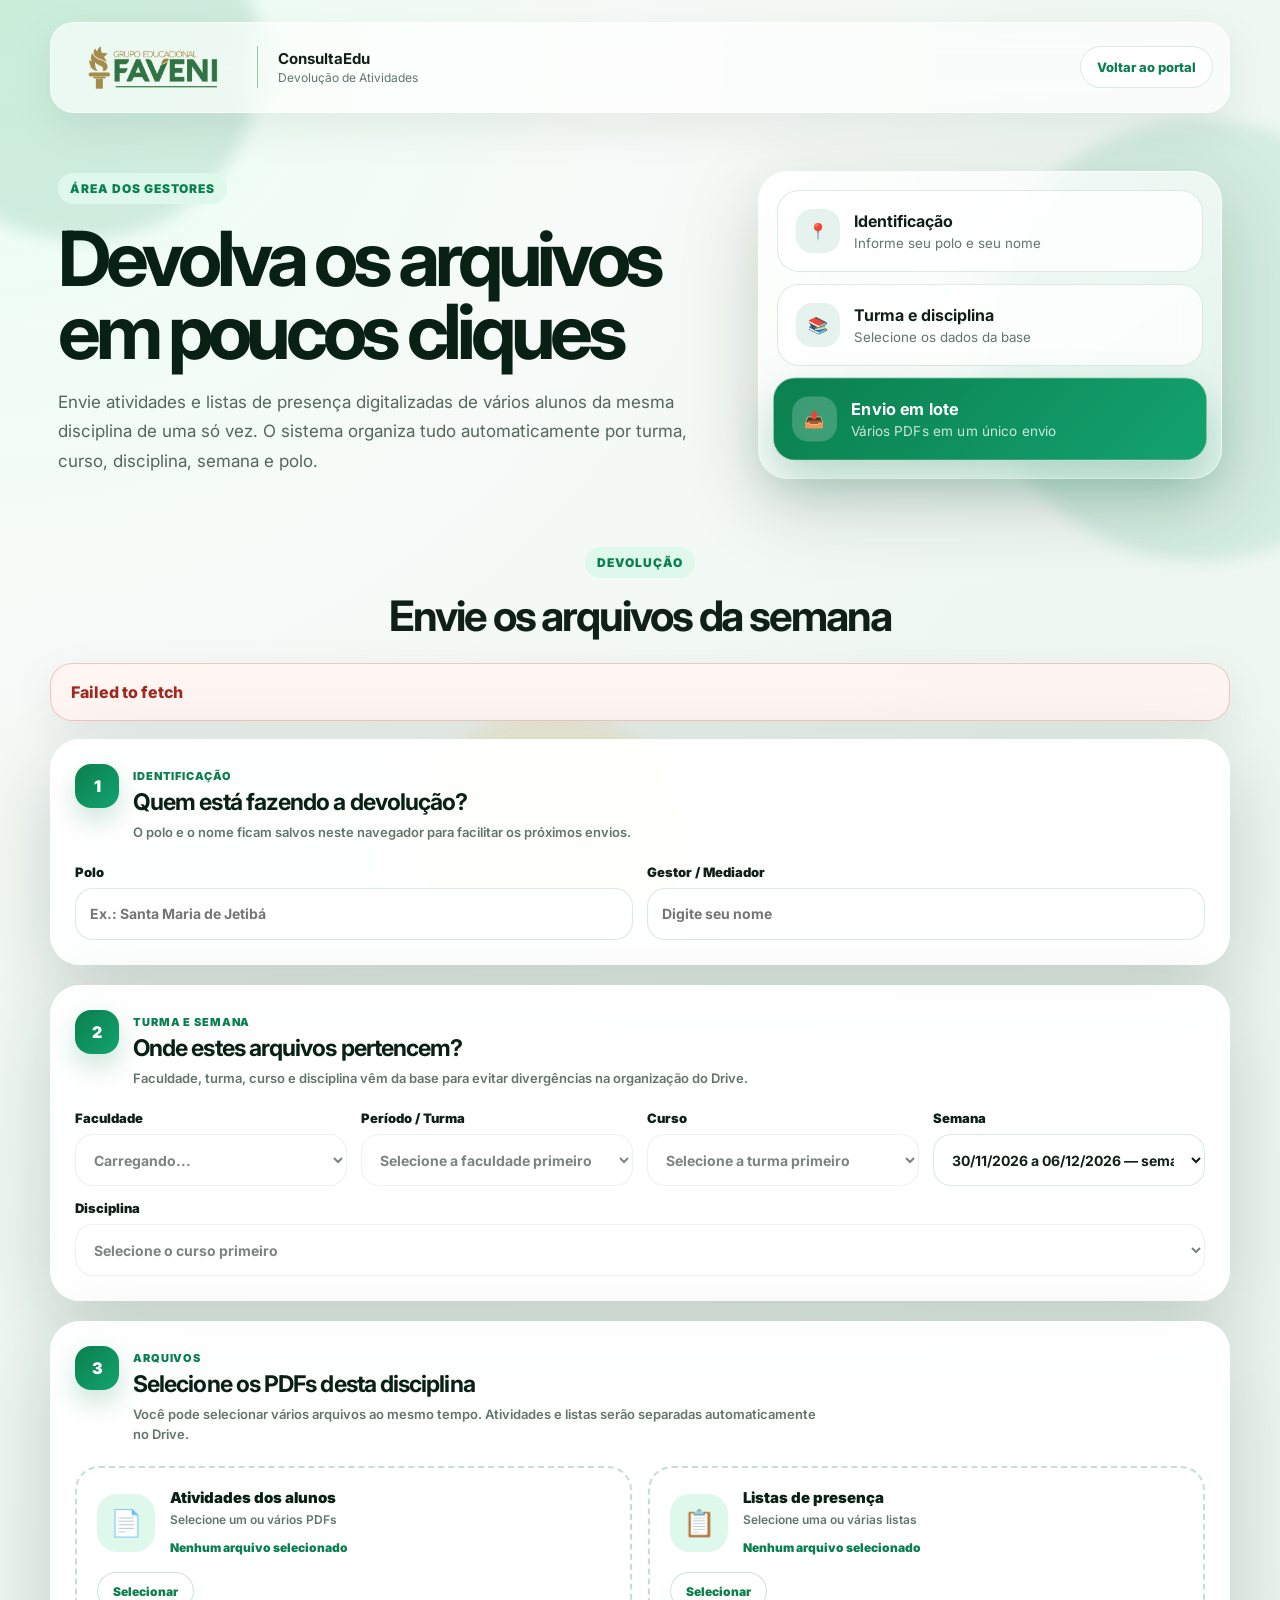
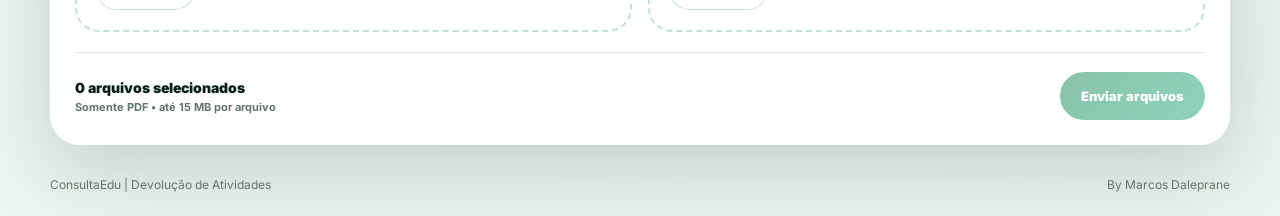
==== devolucao/index.html @ 1f8f8bb2 "devol" ====
<!DOCTYPE html>
<html lang="pt-BR">
<head>
  <meta charset="UTF-8" />
  <meta name="viewport" content="width=device-width, initial-scale=1.0" />

  <title>Devolução de Atividades | ConsultaEdu</title>
  <link rel="icon" type="image/png" href="../favicon.png">

  <link rel="preconnect" href="https://fonts.googleapis.com">
  <link rel="preconnect" href="https://fonts.gstatic.com" crossorigin>
  <link href="https://fonts.googleapis.com/css2?family=Inter:wght@400;600;700;800;900&display=swap" rel="stylesheet">

  <link rel="stylesheet" href="style.css?v=1" />
</head>

<body>

<div class="page-bg">
  <div class="orb orb-1"></div>
  <div class="orb orb-2"></div>
  <div class="orb orb-3"></div>
</div>

<header class="hero">
  <nav class="topbar">
    <div class="brand">
      <img src="../grupo-faveni.png" alt="Grupo Educacional FAVENI" class="brand-logo">

      <div class="brand-divider"></div>

      <div class="brand-text">
        <strong>ConsultaEdu</strong>
        <span>Devolução de Atividades</span>
      </div>
    </div>

    <a class="topbar-link" href="../">
      Voltar ao portal
    </a>
  </nav>

  <section class="hero-content">
    <div class="hero-copy">
      <div class="eyebrow">Área dos gestores</div>

      <h1>Devolva os arquivos em poucos cliques</h1>

      <p>
        Envie atividades e listas de presença digitalizadas de vários alunos
        da mesma disciplina de uma só vez. O sistema organiza tudo
        automaticamente por turma, curso, disciplina, semana e polo.
      </p>
    </div>

    <div class="hero-panel">
      <div class="mini-card">
        <span>📍</span>
        <div>
          <strong>Identificação</strong>
          <small>Informe seu polo e seu nome</small>
        </div>
      </div>

      <div class="mini-card">
        <span>📚</span>
        <div>
          <strong>Turma e disciplina</strong>
          <small>Selecione os dados da base</small>
        </div>
      </div>

      <div class="mini-card active">
        <span>📤</span>
        <div>
          <strong>Envio em lote</strong>
          <small>Vários PDFs em um único envio</small>
        </div>
      </div>
    </div>
  </section>
</header>

<main class="container">

  <section class="section-title">
    <span>Devolução</span>
    <h2>Envie os arquivos da semana</h2>
  </section>

  <section id="loadingBase" class="carregamento-base" aria-live="polite">
    <div class="carregamento-spinner" aria-hidden="true"></div>

    <div class="carregamento-texto">
      <strong>Carregando cursos e disciplinas...</strong>
      <span>Na primeira abertura, isso pode levar alguns segundos.</span>
    </div>
  </section>

  <section id="erroBase" class="aviso erro-base hidden"></section>

  <form id="uploadForm" novalidate>

    <section class="bloco-formulario">
      <div class="bloco-cabecalho">
        <div class="numero-etapa">1</div>

        <div>
          <span>Identificação</span>
          <h3>Quem está fazendo a devolução?</h3>
          <p>
            O polo e o nome ficam salvos neste navegador para facilitar
            os próximos envios.
          </p>
        </div>
      </div>

      <div class="grade-formulario grade-2">
        <div class="campo">
          <label for="polo">Polo</label>
          <input
            id="polo"
            type="text"
            maxlength="150"
            autocomplete="organization"
            placeholder="Ex.: Santa Maria de Jetibá"
            required
          />
        </div>

        <div class="campo">
          <label for="gestor">Gestor / Mediador</label>
          <input
            id="gestor"
            type="text"
            maxlength="150"
            autocomplete="name"
            placeholder="Digite seu nome"
            required
          />
        </div>
      </div>
    </section>


    <section class="bloco-formulario">
      <div class="bloco-cabecalho">
        <div class="numero-etapa">2</div>

        <div>
          <span>Turma e semana</span>
          <h3>Onde estes arquivos pertencem?</h3>
          <p>
            Faculdade, turma, curso e disciplina vêm da base para evitar
            divergências na organização do Drive.
          </p>
        </div>
      </div>

      <div class="grade-formulario grade-dados">
        <div class="campo">
          <label for="faculdade">Faculdade</label>
          <select id="faculdade" required disabled>
            <option value="">Carregando...</option>
          </select>
        </div>

        <div class="campo">
          <label for="periodoTurma">Período / Turma</label>
          <select id="periodoTurma" required disabled>
            <option value="">Selecione a faculdade primeiro</option>
          </select>
        </div>

        <div class="campo">
          <label for="curso">Curso</label>
          <select id="curso" required disabled>
            <option value="">Selecione a turma primeiro</option>
          </select>
        </div>

        <div class="campo">
          <label for="semana">Semana</label>
          <select id="semana" required></select>
        </div>

        <div class="campo campo-disciplina-upload">
          <label for="disciplina">Disciplina</label>
          <select id="disciplina" required disabled>
            <option value="">Selecione o curso primeiro</option>
          </select>
        </div>
      </div>
    </section>


    <section class="bloco-formulario">
      <div class="bloco-cabecalho">
        <div class="numero-etapa">3</div>

        <div>
          <span>Arquivos</span>
          <h3>Selecione os PDFs desta disciplina</h3>
          <p>
            Você pode selecionar vários arquivos ao mesmo tempo.
            Atividades e listas serão separadas automaticamente no Drive.
          </p>
        </div>
      </div>

      <div class="grade-uploads">
        <label class="upload-box" for="atividades">
          <input id="atividades" type="file" accept=".pdf,application/pdf" multiple />

          <div class="upload-icone">📄</div>

          <div class="upload-conteudo">
            <strong>Atividades dos alunos</strong>
            <span>Selecione um ou vários PDFs</span>
            <small id="atividadesResumo">Nenhum arquivo selecionado</small>
          </div>

          <div class="upload-acao">Selecionar</div>
        </label>


        <label class="upload-box" for="listas">
          <input id="listas" type="file" accept=".pdf,application/pdf" multiple />

          <div class="upload-icone">📋</div>

          <div class="upload-conteudo">
            <strong>Listas de presença</strong>
            <span>Selecione uma ou várias listas</span>
            <small id="listasResumo">Nenhum arquivo selecionado</small>
          </div>

          <div class="upload-acao">Selecionar</div>
        </label>
      </div>


      <div id="arquivosSelecionados" class="arquivos-selecionados hidden"></div>


      <div class="barra-envio">
        <div class="resumo-envio">
          <strong id="totalSelecionado">0 arquivos selecionados</strong>
          <span>Somente PDF • até 15 MB por arquivo</span>
        </div>

        <button id="btnEnviar" class="botao-enviar" type="submit" disabled>
          Enviar arquivos
        </button>
      </div>
    </section>

  </form>


  <section id="progressoCard" class="bloco-formulario progresso-card hidden" aria-live="polite">
    <div class="progresso-topo">
      <div>
        <span class="etiqueta-progresso">Envio em andamento</span>
        <h3 id="progressoTitulo">Enviando arquivos...</h3>
        <p id="progressoTexto">Preparando envio.</p>
      </div>

      <strong id="progressoPercentual">0%</strong>
    </div>

    <div class="trilho-progresso">
      <div id="progressoBarra" class="barra-progresso"></div>
    </div>

    <div id="resultadoLista" class="lista-resultados"></div>
  </section>


  <section id="sucessoCard" class="sucesso-card hidden">
    <div class="sucesso-icone">✓</div>

    <div class="sucesso-conteudo">
      <span>Arquivos recebidos</span>
      <h3>Envio concluído</h3>
      <p id="sucessoTexto"></p>

      <div class="sucesso-acoes">
        <button id="btnOutraDisciplina" class="botao-enviar" type="button">
          Enviar outra disciplina
        </button>

        <button id="btnNovoEnvio" class="botao-secundario-upload" type="button">
          Novo envio
        </button>
      </div>
    </div>
  </section>

</main>


<footer class="footer">
  <span>ConsultaEdu | Devolução de Atividades</span>
  <span>By Marcos Daleprane</span>
</footer>

<script src="script.js?v=2"></script>
</body>
</html>
---- devolucao/style.css ----
:root {
  --surface: rgba(255, 255, 255, 0.92);
  --text: #102018;
  --muted: #62756b;
  --green: #0b7f4f;
  --green-2: #13a36f;
  --green-3: #dff8ec;
  --yellow: #f3c74f;
  --border: rgba(213, 228, 219, 0.82);
  --shadow: 0 24px 80px rgba(5, 35, 22, 0.18);
}

* {
  box-sizing: border-box;
}

body {
  margin: 0;
  min-height: 100vh;
  font-family: "Inter", Arial, sans-serif;
  color: var(--text);
  background: radial-gradient(circle at top left, #e9fff2 0, #f7faf8 28%, #eef7f2 56%, #eaf4ef 100%);
  overflow-x: hidden;
}

.page-bg {
  position: fixed;
  inset: 0;
  pointer-events: none;
  overflow: hidden;
  z-index: -1;
}

.orb {
  position: absolute;
  border-radius: 999px;
  filter: blur(8px);
  opacity: 0.75;
}

.orb-1 {
  width: 360px;
  height: 360px;
  background: rgba(11, 127, 79, 0.18);
  top: -120px;
  left: -100px;
}

.orb-2 {
  width: 440px;
  height: 440px;
  background: rgba(19, 163, 111, 0.16);
  right: -140px;
  top: 120px;
}

.orb-3 {
  width: 280px;
  height: 280px;
  background: rgba(243, 199, 79, 0.18);
  bottom: -90px;
  left: 32%;
}

.hero {
  max-width: 1220px;
  margin: 0 auto;
  padding: 22px 20px 14px;
}

.topbar {
  min-height: 74px;
  padding: 14px 16px;
  border-radius: 24px;
  background: rgba(255, 255, 255, 0.62);
  border: 1px solid rgba(255, 255, 255, 0.72);
  backdrop-filter: blur(20px);
  box-shadow: 0 14px 45px rgba(5, 35, 22, 0.08);
  display: flex;
  justify-content: space-between;
  gap: 18px;
  align-items: center;
}

.brand {
  display: flex;
  align-items: center;
}

.brand-logo {
  width: 170px;
  max-width: 170px;
  height: auto;
  display: block;
  object-fit: contain;
  flex-shrink: 0;
}

.brand-divider {
  width: 1px;
  height: 42px;
  background: rgba(0, 80, 45, 0.35);
  margin: 0 20px;
  flex-shrink: 0;
}

.brand-text strong,
.brand-text span {
  display: block;
}

.brand strong {
  font-size: 15px;
}

.brand span {
  margin-top: 2px;
  color: var(--muted);
  font-size: 12px;
}

.topbar-link {
  padding: 12px 16px;
  border-radius: 999px;
  color: var(--green);
  background: #fff;
  border: 1px solid var(--border);
  font-size: 13px;
  font-weight: 800;
  text-decoration: none;
}

.hero-content {
  padding: 58px 8px 28px;
  display: grid;
  grid-template-columns: 1.18fr 0.82fr;
  gap: 32px;
  align-items: center;
}

.eyebrow {
  width: fit-content;
  padding: 8px 12px;
  border-radius: 999px;
  background: var(--green-3);
  color: var(--green);
  font-weight: 900;
  font-size: 12px;
  text-transform: uppercase;
  letter-spacing: 0.08em;
}

h1, h2, h3, p {
  margin: 0;
}

.hero-copy h1 {
  margin-top: 18px;
  max-width: 760px;
  font-size: clamp(38px, 6vw, 76px);
  line-height: 0.96;
  letter-spacing: -0.07em;
  color: #092015;
}

.hero-copy p {
  max-width: 660px;
  margin-top: 20px;
  color: #53675c;
  font-size: 17px;
  line-height: 1.75;
}

.hero-panel {
  padding: 18px;
  border-radius: 30px;
  background: linear-gradient(145deg, rgba(255,255,255,0.78), rgba(255,255,255,0.36));
  border: 1px solid rgba(255,255,255,0.76);
  box-shadow: var(--shadow);
  backdrop-filter: blur(20px);
  display: grid;
  gap: 12px;
}

.mini-card {
  padding: 18px;
  border-radius: 22px;
  background: rgba(255,255,255,0.8);
  border: 1px solid rgba(213,228,219,0.8);
  display: flex;
  gap: 14px;
  align-items: center;
}

.mini-card.active {
  background: linear-gradient(135deg, var(--green), var(--green-2));
  color: #fff;
  transform: scale(1.02);
  box-shadow: 0 20px 44px rgba(11,127,79,0.28);
}

.mini-card span {
  width: 44px;
  height: 44px;
  display: grid;
  place-items: center;
  border-radius: 16px;
  background: rgba(11,127,79,0.1);
}

.mini-card.active span {
  background: rgba(255,255,255,0.2);
}

.mini-card strong,
.mini-card small {
  display: block;
}

.mini-card small {
  margin-top: 4px;
  color: var(--muted);
}

.mini-card.active small {
  color: rgba(255,255,255,0.78);
}

.container {
  max-width: 1220px;
  margin: 0 auto 32px;
  padding: 0 20px;
}

.section-title {
  text-align: center;
  margin: 26px auto 22px;
}

.section-title span {
  display: inline-block;
  padding: 8px 12px;
  border-radius: 999px;
  background: var(--green-3);
  color: var(--green);
  font-size: 12px;
  font-weight: 900;
  text-transform: uppercase;
  letter-spacing: 0.08em;
}

.section-title h2 {
  margin-top: 12px;
  font-size: clamp(28px, 4vw, 42px);
  letter-spacing: -0.05em;
}

.avisos {
  margin: 0 auto 18px;
  display: grid;
  gap: 12px;
}

.aviso {
  padding: 18px 20px;
  border-radius: 22px;
  background: rgba(255, 248, 220, 0.9);
  border: 1px solid rgba(243, 199, 79, 0.55);
  box-shadow: 0 14px 45px rgba(5,35,22,0.08);
  color: #5d4300;
}

.painel-filtros {
  padding: 20px;
  border-radius: 30px;
  background: var(--surface);
  border: 1px solid rgba(255,255,255,0.9);
  box-shadow: var(--shadow);
  backdrop-filter: blur(22px);
  display: grid;
  grid-template-columns: repeat(auto-fit, minmax(180px, 1fr));
  gap: 14px;
}

#campoIngresso[hidden] {
  display: none !important;
}

.campo label {
  display: block;
  margin-bottom: 8px;
  color: var(--text);
  font-size: 13px;
  font-weight: 900;
}

select,
input {
  width: 100%;
  min-height: 52px;
  padding: 0 14px;
  border-radius: 18px;
  border: 1px solid var(--border);
  background: rgba(255,255,255,0.92);
  color: var(--text);
  font-family: "Inter", Arial, sans-serif;
  font-size: 14px;
  font-weight: 700;
  outline: none;
}

select:disabled {
  opacity: 0.55;
  cursor: not-allowed;
}

select:focus,
input:focus {
  border-color: rgba(11,127,79,0.55);
  box-shadow: 0 0 0 4px rgba(11,127,79,0.1);
}

.busca {
  margin: 18px 0;
}

.status {
  margin: 16px 0 20px;
  padding: 14px 18px;
  border-radius: 20px;
  background: rgba(255,255,255,0.72);
  border: 1px solid rgba(255,255,255,0.9);
  color: var(--muted);
  font-size: 14px;
  font-weight: 800;
  box-shadow: 0 14px 45px rgba(5,35,22,0.06);
}

.resultado {
  display: grid;
  grid-template-columns: repeat(3, 1fr);
  gap: 18px;
}

.card {
  min-height: 250px;
  padding: 24px;
  border-radius: 30px;
  background: var(--surface);
  border: 1px solid rgba(255,255,255,0.9);
  box-shadow: var(--shadow);
  backdrop-filter: blur(22px);
  transition: 0.22s ease;
}

.card:hover {
  transform: translateY(-3px);
  box-shadow: 0 30px 90px rgba(5,35,22,0.23);
}

.card h3 {
  margin-top: 10px;
  font-size: 26px;
  letter-spacing: -0.05em;
}

.meta {
  margin: 12px 0 18px;
  color: var(--muted);
  font-size: 14px;
  line-height: 1.65;
}

.status-tag {
  display: inline-flex;
  width: fit-content;
  padding: 8px 12px;
  border-radius: 999px;
  font-size: 12px;
  font-weight: 900;
}

.status-completo {
  background: var(--green-3);
  color: var(--green);
}

.status-alerta {
  background: rgba(243,199,79,0.25);
  color: #8a6400;
}

.acoes {
  display: grid;
  gap: 10px;
}

.acoes a {
  min-height: 46px;
  padding: 0 16px;
  border-radius: 999px;
  display: inline-flex;
  align-items: center;
  justify-content: center;
  text-decoration: none;
  font-size: 14px;
  font-weight: 900;
  transition: 0.2s ease;
}

.acoes a:hover {
  transform: translateY(-2px);
}

.btn-principal {
  background: linear-gradient(135deg, var(--green), var(--green-2));
  color: #fff;
  box-shadow: 0 14px 28px rgba(11,127,79,0.22);
}

.btn-secundario {
  background: #fff;
  color: var(--green);
  border: 1px solid rgba(11,127,79,0.25);
}

.footer {
  max-width: 1220px;
  margin: 0 auto 24px;
  padding: 0 20px;
  display: flex;
  justify-content: space-between;
  gap: 12px;
  color: #6a7b71;
  font-size: 12px;
}

@media (max-width: 980px) {
  .hero-content {
    grid-template-columns: 1fr;
    padding-top: 38px;
  }

  .hero-panel {
    display: none;
  }

  .resultado {
    grid-template-columns: 1fr 1fr;
  }
}

@media (max-width: 640px) {
  .hero {
    padding: 12px 12px 10px;
  }

  .brand-logo {
    width: 135px;
    max-width: 135px;
  }

  .brand-divider {
    height: 34px;
    margin: 0 12px;
  }

  .topbar {
    align-items: flex-start;
    flex-direction: column;
    border-radius: 20px;
  }

  .topbar-link {
    width: 100%;
    text-align: center;
  }

  .hero-content {
    padding: 32px 4px 18px;
  }

  .hero-copy h1 {
    font-size: clamp(36px, 13vw, 52px);
  }

  .hero-copy p {
    font-size: 15px;
  }

  .container {
    padding: 0 12px;
  }

  .resultado {
    grid-template-columns: 1fr;
  }

  .card {
    border-radius: 24px;
  }

  .footer {
    flex-direction: column;
    padding: 0 12px;
  }
}

@media (min-width: 981px) {
  .painel-filtros {
    grid-template-columns: repeat(6, minmax(0, 1fr));
  }

  .painel-filtros.sem-ingresso {
    grid-template-columns: repeat(5, minmax(0, 1fr));
  }

  #campoDisciplina {
    grid-column: auto;
    max-width: none;
    margin: 0;
  }
}

@media (max-width: 980px) {
  .painel-filtros,
  .painel-filtros.sem-ingresso {
    grid-template-columns: repeat(2, minmax(0, 1fr));
  }
}

@media (max-width: 640px) {
  .painel-filtros,
  .painel-filtros.sem-ingresso {
    grid-template-columns: 1fr;
  }
}

/* ===== Carregamento da base ===== */
.status.oculto {
  display: none;
}

.carregamento-base {
  width: 100%;
  margin: 16px 0 20px;
  padding: 18px 22px;
  display: flex;
  align-items: center;
  gap: 16px;
  border-radius: 20px;
  background: rgba(255, 255, 255, 0.86);
  border: 1px solid rgba(11, 127, 79, 0.16);
  box-shadow: 0 14px 45px rgba(5, 35, 22, 0.07);
  transition: opacity .3s ease, transform .3s ease;
}

.carregamento-base.oculto {
  display: none;
}

.carregamento-spinner {
  width: 30px;
  height: 30px;
  flex: 0 0 30px;
  border: 3px solid var(--green-3);
  border-top-color: var(--green);
  border-radius: 50%;
  animation: girarLoading .8s linear infinite;
}

@keyframes girarLoading {
  to {
    transform: rotate(360deg);
  }
}

.carregamento-texto {
  flex: 1;
  min-width: 0;
}

.carregamento-texto strong,
.carregamento-texto span {
  display: block;
}

.carregamento-texto strong {
  color: var(--green);
  font-size: 15px;
  font-weight: 900;
}

.carregamento-texto span {
  margin-top: 4px;
  color: var(--muted);
  font-size: 13px;
  font-weight: 600;
  line-height: 1.45;
}

.carregamento-base.sucesso .carregamento-spinner {
  border: 0;
  animation: none;
  display: grid;
  place-items: center;
  background: var(--green-3);
}

.carregamento-base.sucesso .carregamento-spinner::before {
  content: "✓";
  color: var(--green);
  font-size: 18px;
  font-weight: 900;
}

.carregamento-base.erro {
  border-color: rgba(217, 48, 37, 0.28);
  background: rgba(255, 250, 249, 0.94);
}

.carregamento-base.erro .carregamento-spinner {
  display: none;
}

.carregamento-base.erro .carregamento-texto strong {
  color: #d93025;
}

.botao-recarregar {
  flex: 0 0 auto;
  min-height: 42px;
  padding: 0 17px;
  border: 0;
  border-radius: 999px;
  background: linear-gradient(135deg, var(--green), var(--green-2));
  color: #fff;
  font-family: "Inter", Arial, sans-serif;
  font-size: 13px;
  font-weight: 900;
  cursor: pointer;
  box-shadow: 0 12px 26px rgba(11, 127, 79, 0.20);
  transition: .2s ease;
}

.botao-recarregar:hover {
  transform: translateY(-1px);
}

input:disabled {
  opacity: 0.55;
  cursor: not-allowed;
}

@media (max-width: 640px) {
  .carregamento-base {
    align-items: flex-start;
    flex-wrap: wrap;
    padding: 16px;
  }

  .botao-recarregar {
    width: 100%;
  }
}
/* =========================================================
   DEVOLUÇÃO DE ATIVIDADES
   Complemento do tema oficial ConsultaEdu
   ========================================================= */

.hidden {
  display: none !important;
}

.erro-base {
  margin-bottom: 18px;
  color: #9e2a20;
  background: rgba(255, 245, 243, 0.94);
  border-color: rgba(217, 48, 37, 0.25);
  font-weight: 800;
}

.bloco-formulario {
  margin-bottom: 20px;
  padding: 24px;
  border-radius: 30px;
  background: var(--surface);
  border: 1px solid rgba(255,255,255,0.9);
  box-shadow: var(--shadow);
  backdrop-filter: blur(22px);
}

.bloco-cabecalho {
  margin-bottom: 22px;
  display: flex;
  align-items: flex-start;
  gap: 14px;
}

.numero-etapa {
  width: 44px;
  height: 44px;
  flex: 0 0 44px;
  display: grid;
  place-items: center;
  border-radius: 16px;
  color: #fff;
  background: linear-gradient(135deg, var(--green), var(--green-2));
  box-shadow: 0 12px 26px rgba(11,127,79,0.20);
  font-size: 16px;
  font-weight: 900;
}

.bloco-cabecalho > div:last-child > span,
.etiqueta-progresso,
.sucesso-conteudo > span {
  display: inline-block;
  margin-bottom: 5px;
  color: var(--green);
  font-size: 11px;
  font-weight: 900;
  text-transform: uppercase;
  letter-spacing: .08em;
}

.bloco-cabecalho h3,
.progresso-topo h3,
.sucesso-conteudo h3 {
  margin: 0;
  color: #092015;
  font-size: 23px;
  letter-spacing: -0.04em;
}

.bloco-cabecalho p,
.progresso-topo p,
.sucesso-conteudo p {
  max-width: 700px;
  margin-top: 6px;
  color: var(--muted);
  font-size: 13px;
  font-weight: 600;
  line-height: 1.55;
}

.grade-formulario {
  display: grid;
  gap: 14px;
}

.grade-2 {
  grid-template-columns: repeat(2, minmax(0, 1fr));
}

.grade-dados {
  grid-template-columns: repeat(4, minmax(0, 1fr));
}

.campo-disciplina-upload {
  grid-column: 1 / -1;
}

.grade-uploads {
  display: grid;
  grid-template-columns: repeat(2, minmax(0, 1fr));
  gap: 16px;
}

.upload-box {
  position: relative;
  min-height: 164px;
  padding: 20px;
  display: grid;
  grid-template-columns: auto minmax(0, 1fr);
  align-items: center;
  gap: 15px;
  border-radius: 24px;
  border: 2px dashed rgba(11,127,79,0.24);
  background: rgba(255,255,255,0.66);
  cursor: pointer;
  transition: .22s ease;
  overflow: hidden;
}

.upload-box:hover {
  transform: translateY(-2px);
  border-color: rgba(11,127,79,0.52);
  background: rgba(255,255,255,0.9);
  box-shadow: 0 18px 42px rgba(5,35,22,0.10);
}

.upload-box.has-files {
  border-style: solid;
  border-color: rgba(11,127,79,0.42);
  background: linear-gradient(
    145deg,
    rgba(223,248,236,0.86),
    rgba(255,255,255,0.82)
  );
}

.upload-box input[type="file"] {
  position: absolute;
  width: 1px;
  height: 1px;
  opacity: 0;
  pointer-events: none;
}

.upload-icone {
  width: 58px;
  height: 58px;
  display: grid;
  place-items: center;
  border-radius: 20px;
  background: var(--green-3);
  font-size: 26px;
}

.upload-conteudo {
  min-width: 0;
}

.upload-conteudo strong,
.upload-conteudo span,
.upload-conteudo small {
  display: block;
}

.upload-conteudo strong {
  color: #092015;
  font-size: 15px;
  font-weight: 900;
}

.upload-conteudo span {
  margin-top: 5px;
  color: var(--muted);
  font-size: 12px;
  font-weight: 600;
}

.upload-conteudo small {
  margin-top: 13px;
  color: var(--green);
  font-size: 12px;
  font-weight: 900;
  line-height: 1.4;
}

.upload-acao {
  grid-column: 1 / -1;
  width: fit-content;
  min-height: 38px;
  padding: 0 15px;
  display: inline-flex;
  align-items: center;
  justify-content: center;
  border-radius: 999px;
  color: var(--green);
  background: #fff;
  border: 1px solid rgba(11,127,79,0.22);
  font-size: 12px;
  font-weight: 900;
}

.upload-box.has-files .upload-acao {
  color: #fff;
  background: linear-gradient(135deg, var(--green), var(--green-2));
  border-color: transparent;
}

.arquivos-selecionados {
  margin-top: 18px;
  border-radius: 22px;
  border: 1px solid var(--border);
  background: rgba(255,255,255,0.68);
  overflow: hidden;
}

.file-group + .file-group {
  border-top: 1px solid var(--border);
}

.file-group-title {
  padding: 12px 16px;
  color: var(--green);
  background: var(--green-3);
  font-size: 11px;
  font-weight: 900;
  letter-spacing: .06em;
}

.file-item {
  min-height: 44px;
  padding: 10px 16px;
  display: flex;
  align-items: center;
  justify-content: space-between;
  gap: 16px;
  color: var(--text);
  font-size: 12px;
  font-weight: 700;
}

.file-item + .file-item {
  border-top: 1px solid rgba(213,228,219,0.65);
}

.file-name {
  min-width: 0;
  overflow: hidden;
  text-overflow: ellipsis;
  white-space: nowrap;
}

.file-size {
  flex: 0 0 auto;
  color: var(--muted);
}

.barra-envio {
  margin-top: 20px;
  padding-top: 19px;
  border-top: 1px solid var(--border);
  display: flex;
  align-items: center;
  justify-content: space-between;
  gap: 18px;
}

.resumo-envio strong,
.resumo-envio span {
  display: block;
}

.resumo-envio strong {
  color: #092015;
  font-size: 14px;
  font-weight: 900;
}

.resumo-envio span {
  margin-top: 4px;
  color: var(--muted);
  font-size: 11px;
  font-weight: 700;
}

.botao-enviar,
.botao-secundario-upload {
  min-height: 48px;
  padding: 0 21px;
  border-radius: 999px;
  font-family: "Inter", Arial, sans-serif;
  font-size: 13px;
  font-weight: 900;
  cursor: pointer;
  transition: .2s ease;
}

.botao-enviar {
  border: 0;
  color: #fff;
  background: linear-gradient(135deg, var(--green), var(--green-2));
  box-shadow: 0 14px 28px rgba(11,127,79,0.22);
}

.botao-enviar:hover:not(:disabled),
.botao-secundario-upload:hover {
  transform: translateY(-2px);
}

.botao-enviar:disabled {
  opacity: .48;
  cursor: not-allowed;
  box-shadow: none;
}

.botao-secundario-upload {
  color: var(--green);
  background: #fff;
  border: 1px solid rgba(11,127,79,0.25);
}

.progresso-card {
  scroll-margin-top: 20px;
}

.progresso-topo {
  display: flex;
  align-items: flex-start;
  justify-content: space-between;
  gap: 20px;
}

.progresso-topo > strong {
  color: var(--green);
  font-size: 28px;
  font-weight: 900;
  letter-spacing: -0.05em;
}

.trilho-progresso {
  width: 100%;
  height: 12px;
  margin-top: 19px;
  border-radius: 999px;
  background: rgba(11,127,79,0.10);
  overflow: hidden;
}

.barra-progresso {
  width: 0;
  height: 100%;
  border-radius: inherit;
  background: linear-gradient(90deg, var(--green), var(--green-2));
  transition: width .25s ease;
}

.lista-resultados {
  margin-top: 16px;
  display: grid;
  gap: 8px;
}

.result-item {
  min-height: 44px;
  padding: 10px 14px;
  border-radius: 16px;
  display: flex;
  align-items: center;
  justify-content: space-between;
  gap: 12px;
  font-size: 12px;
  font-weight: 800;
}

.result-item span:first-child {
  min-width: 0;
  overflow: hidden;
  text-overflow: ellipsis;
  white-space: nowrap;
}

.result-item.ok {
  color: var(--green);
  background: var(--green-3);
  border: 1px solid rgba(11,127,79,0.18);
}

.result-item.error {
  color: #b3261e;
  background: rgba(255,235,232,0.92);
  border: 1px solid rgba(217,48,37,0.18);
}

.sucesso-card {
  margin-bottom: 20px;
  padding: 24px;
  border-radius: 30px;
  display: flex;
  align-items: flex-start;
  gap: 17px;
  color: var(--text);
  background:
    linear-gradient(145deg, rgba(223,248,236,0.92), rgba(255,255,255,0.82));
  border: 1px solid rgba(11,127,79,0.20);
  box-shadow: var(--shadow);
  backdrop-filter: blur(22px);
}

.sucesso-icone {
  width: 54px;
  height: 54px;
  flex: 0 0 54px;
  display: grid;
  place-items: center;
  border-radius: 19px;
  color: #fff;
  background: linear-gradient(135deg, var(--green), var(--green-2));
  box-shadow: 0 14px 28px rgba(11,127,79,0.20);
  font-size: 24px;
  font-weight: 900;
}

.sucesso-conteudo {
  flex: 1;
}

.sucesso-acoes {
  margin-top: 17px;
  display: flex;
  flex-wrap: wrap;
  gap: 9px;
}

@media (max-width: 980px) {
  .grade-dados {
    grid-template-columns: repeat(2, minmax(0, 1fr));
  }
}

@media (max-width: 640px) {
  .bloco-formulario,
  .sucesso-card {
    padding: 18px;
    border-radius: 24px;
  }

  .bloco-cabecalho h3,
  .progresso-topo h3,
  .sucesso-conteudo h3 {
    font-size: 20px;
  }

  .grade-2,
  .grade-dados,
  .grade-uploads {
    grid-template-columns: 1fr;
  }

  .campo-disciplina-upload {
    grid-column: auto;
  }

  .barra-envio {
    align-items: stretch;
    flex-direction: column;
  }

  .botao-enviar,
  .botao-secundario-upload {
    width: 100%;
  }

  .progresso-topo {
    align-items: flex-start;
  }

  .sucesso-card {
    flex-direction: column;
  }
}
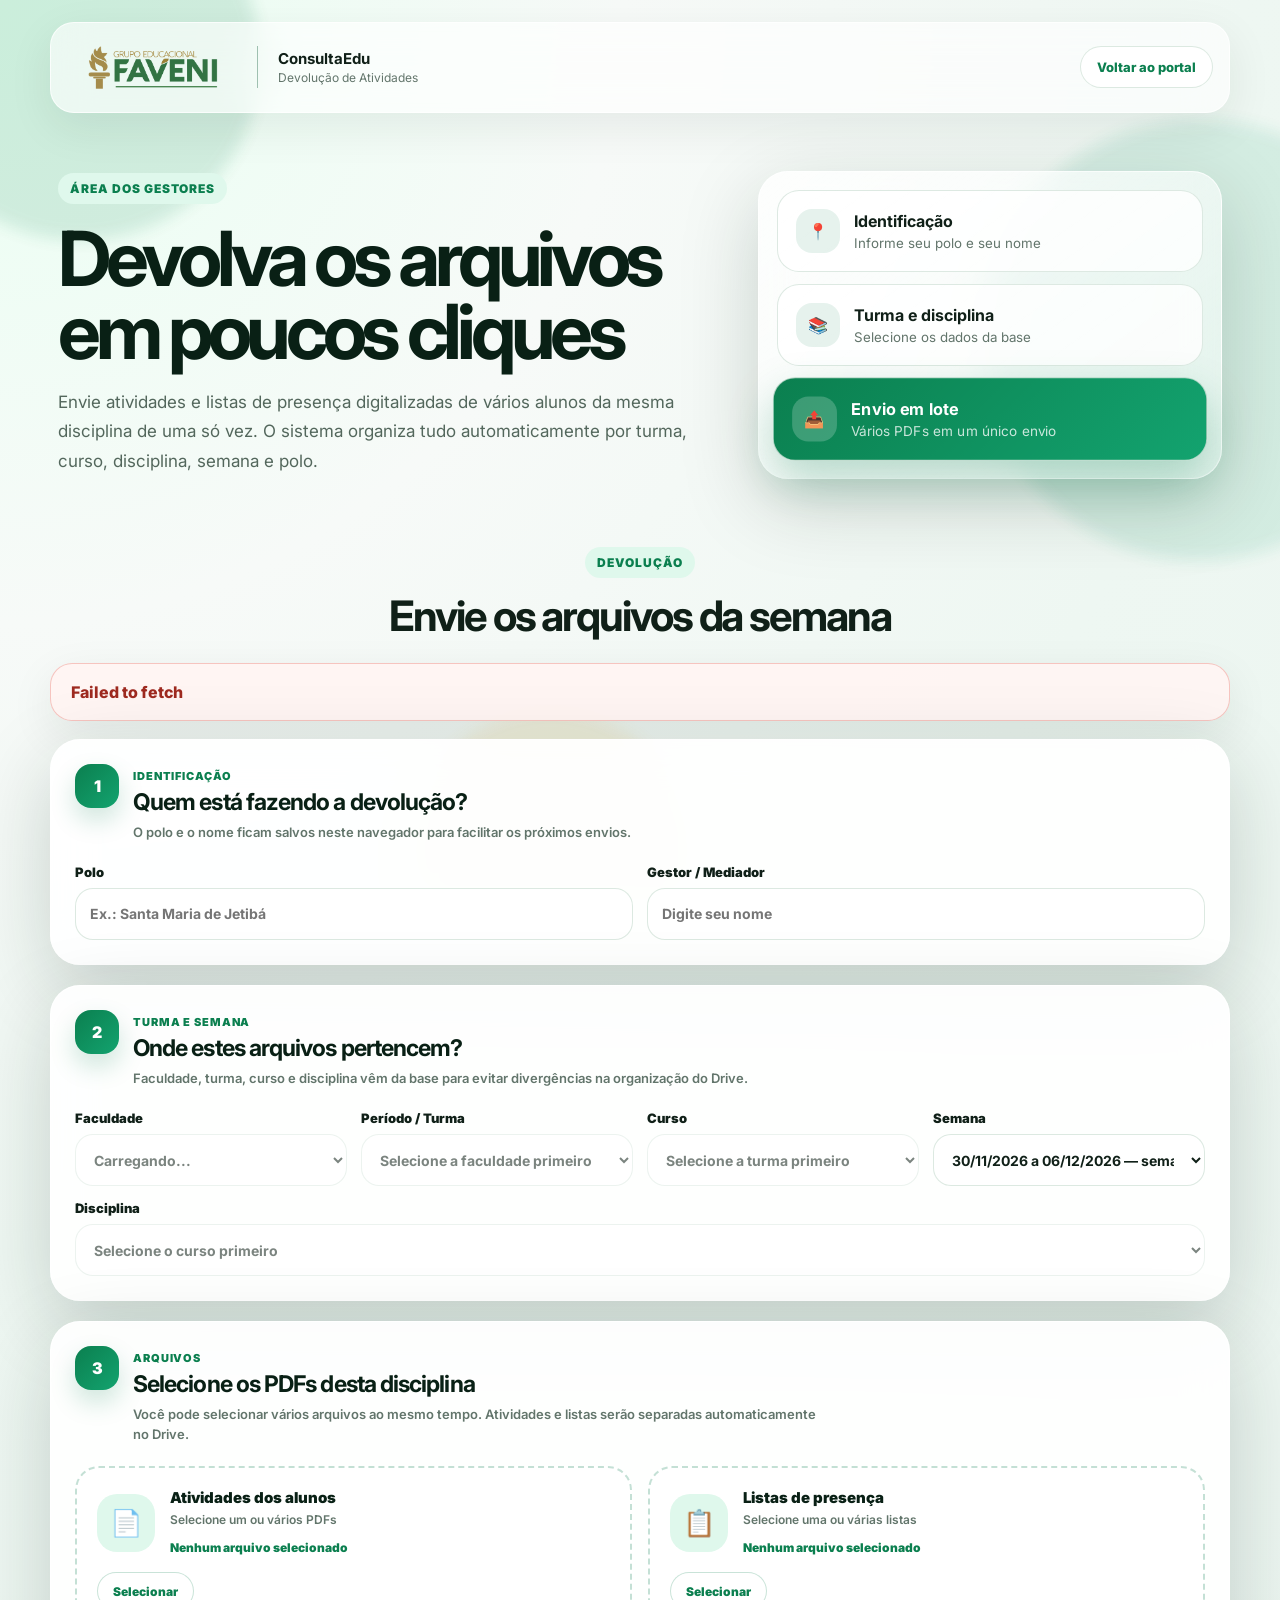
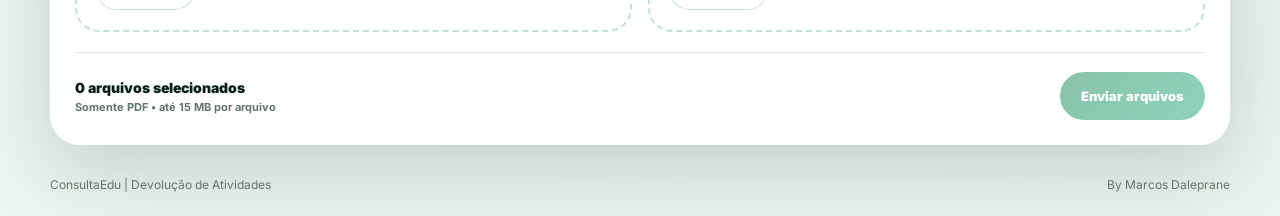
==== commit 9ea32179: "att upload" ====
--- a/devolucao/index.html
+++ b/devolucao/index.html
@@ -305,6 +305,6 @@
   <span>By Marcos Daleprane</span>
 </footer>
 
-<script src="script.js?v=2"></script>
+<script src="script.js?v=3"></script>
 </body>
 </html>
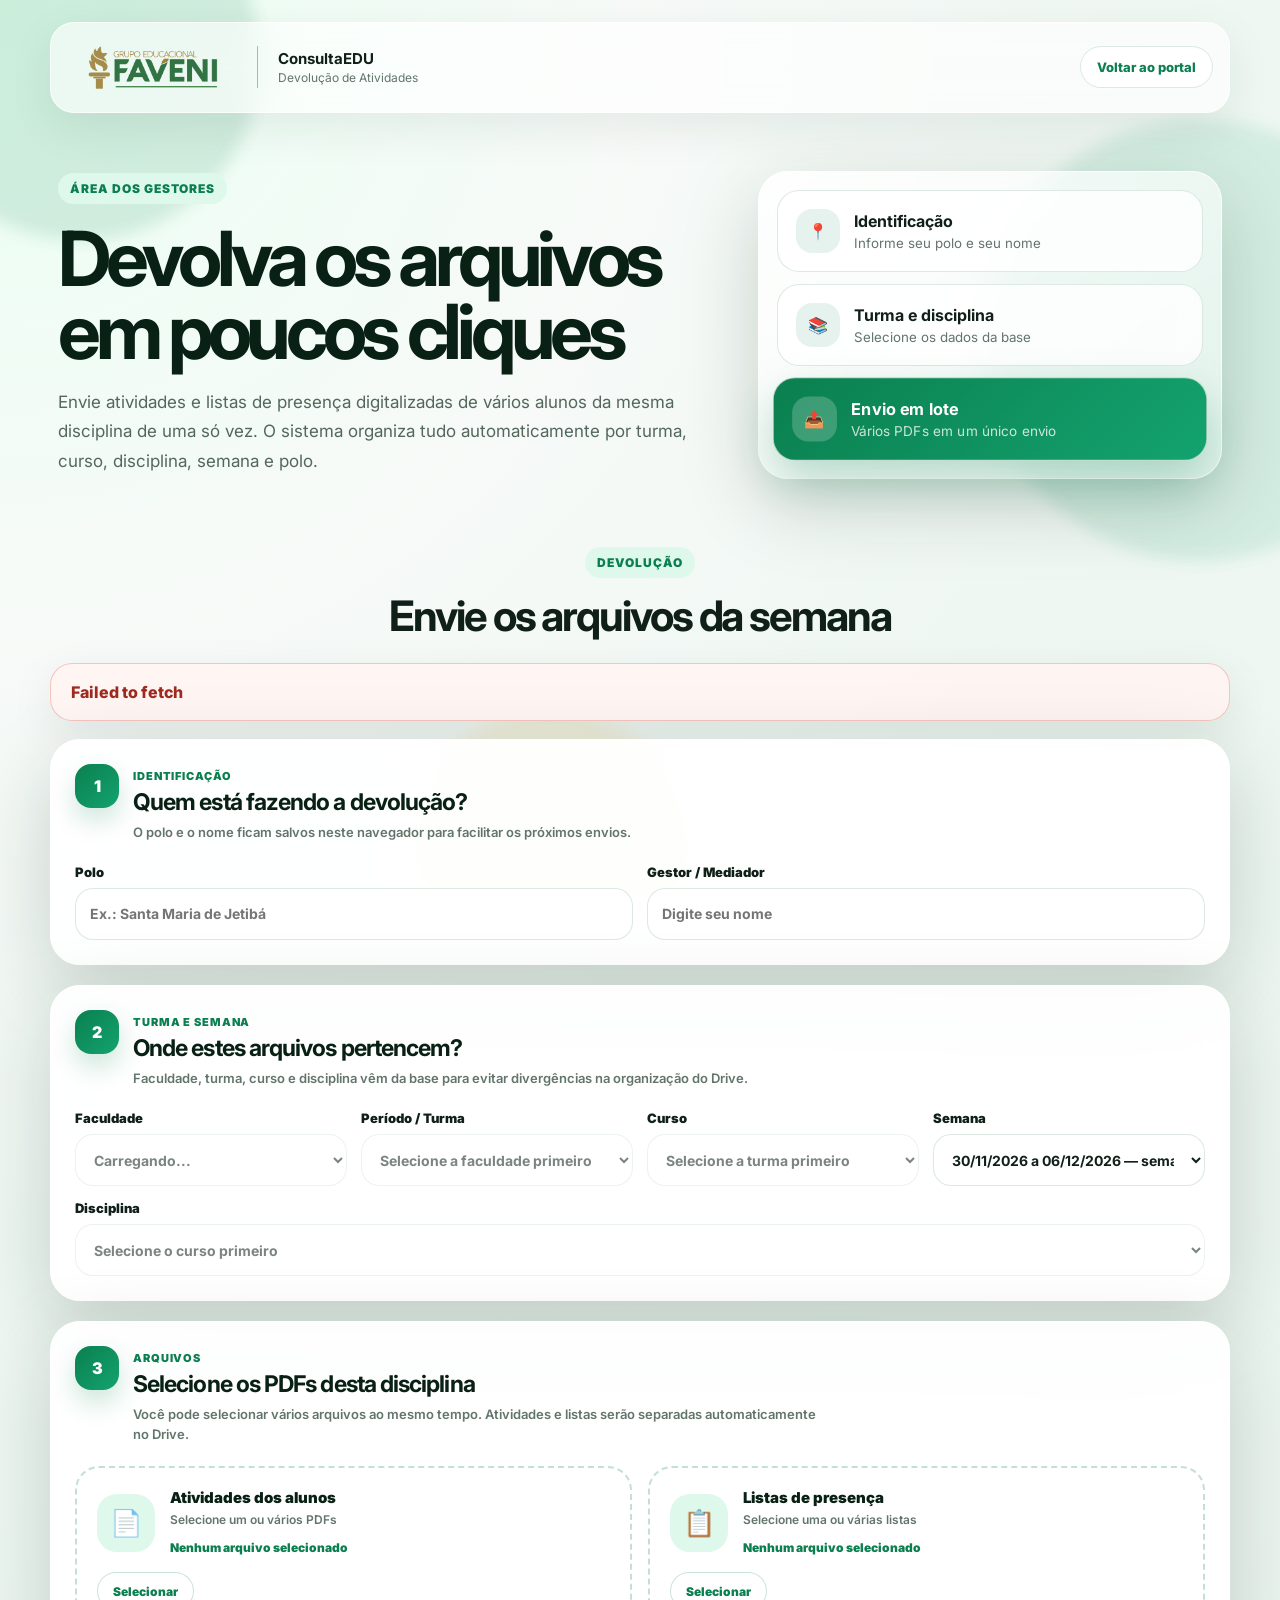
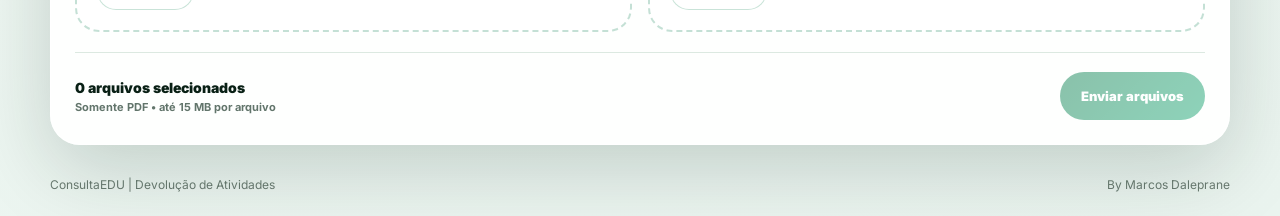
==== commit 1e094235: "AA ConsultaEDU" ====
--- a/devolucao/index.html
+++ b/devolucao/index.html
@@ -4,7 +4,7 @@
   <meta charset="UTF-8" />
   <meta name="viewport" content="width=device-width, initial-scale=1.0" />
 
-  <title>Devolução de Atividades | ConsultaEdu</title>
+  <title>ConsultaEDU | Devolução de Atividades</title>
   <link rel="icon" type="image/png" href="../favicon.png">
 
   <link rel="preconnect" href="https://fonts.googleapis.com">
@@ -30,7 +30,7 @@
       <div class="brand-divider"></div>
 
       <div class="brand-text">
-        <strong>ConsultaEdu</strong>
+        <strong>ConsultaEDU</strong>
         <span>Devolução de Atividades</span>
       </div>
     </div>
@@ -301,7 +301,7 @@
 
 
 <footer class="footer">
-  <span>ConsultaEdu | Devolução de Atividades</span>
+  <span>ConsultaEDU | Devolução de Atividades</span>
   <span>By Marcos Daleprane</span>
 </footer>
 
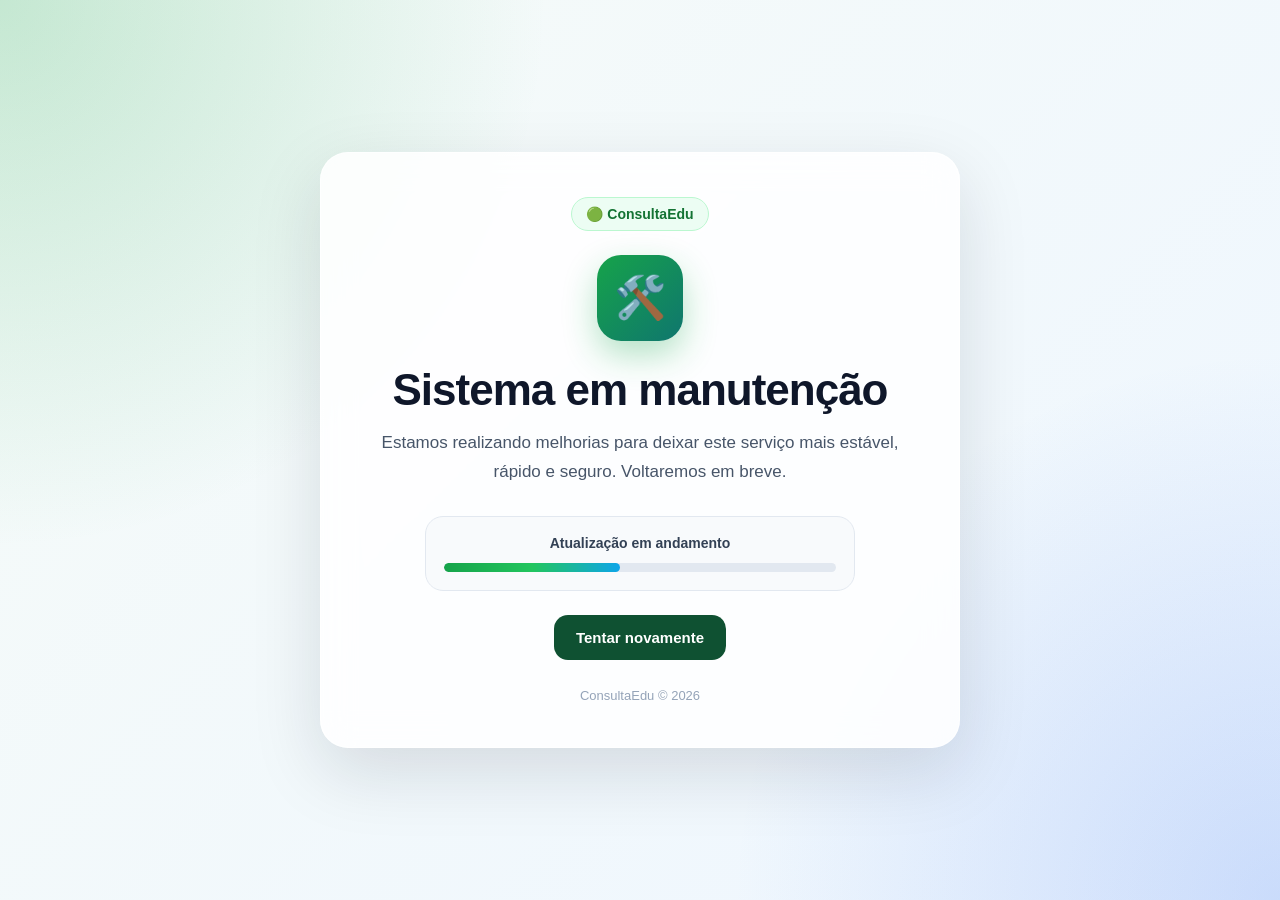
==== commit 1a964d31: "true" ====
--- a/devolucao/index.html
+++ b/devolucao/index.html
@@ -10,6 +10,14 @@
   <link rel="preconnect" href="https://fonts.googleapis.com">
   <link rel="preconnect" href="https://fonts.gstatic.com" crossorigin>
   <link href="https://fonts.googleapis.com/css2?family=Inter:wght@400;600;700;800;900&display=swap" rel="stylesheet">
+
+  <script>
+    const MANUTENCAO = true;
+
+    if (MANUTENCAO) {
+      window.location.replace("/manutencao.html?origem=" + encodeURIComponent(location.pathname));
+    }
+  </script>
 
   <link rel="stylesheet" href="style.css?v=1" />
 </head>
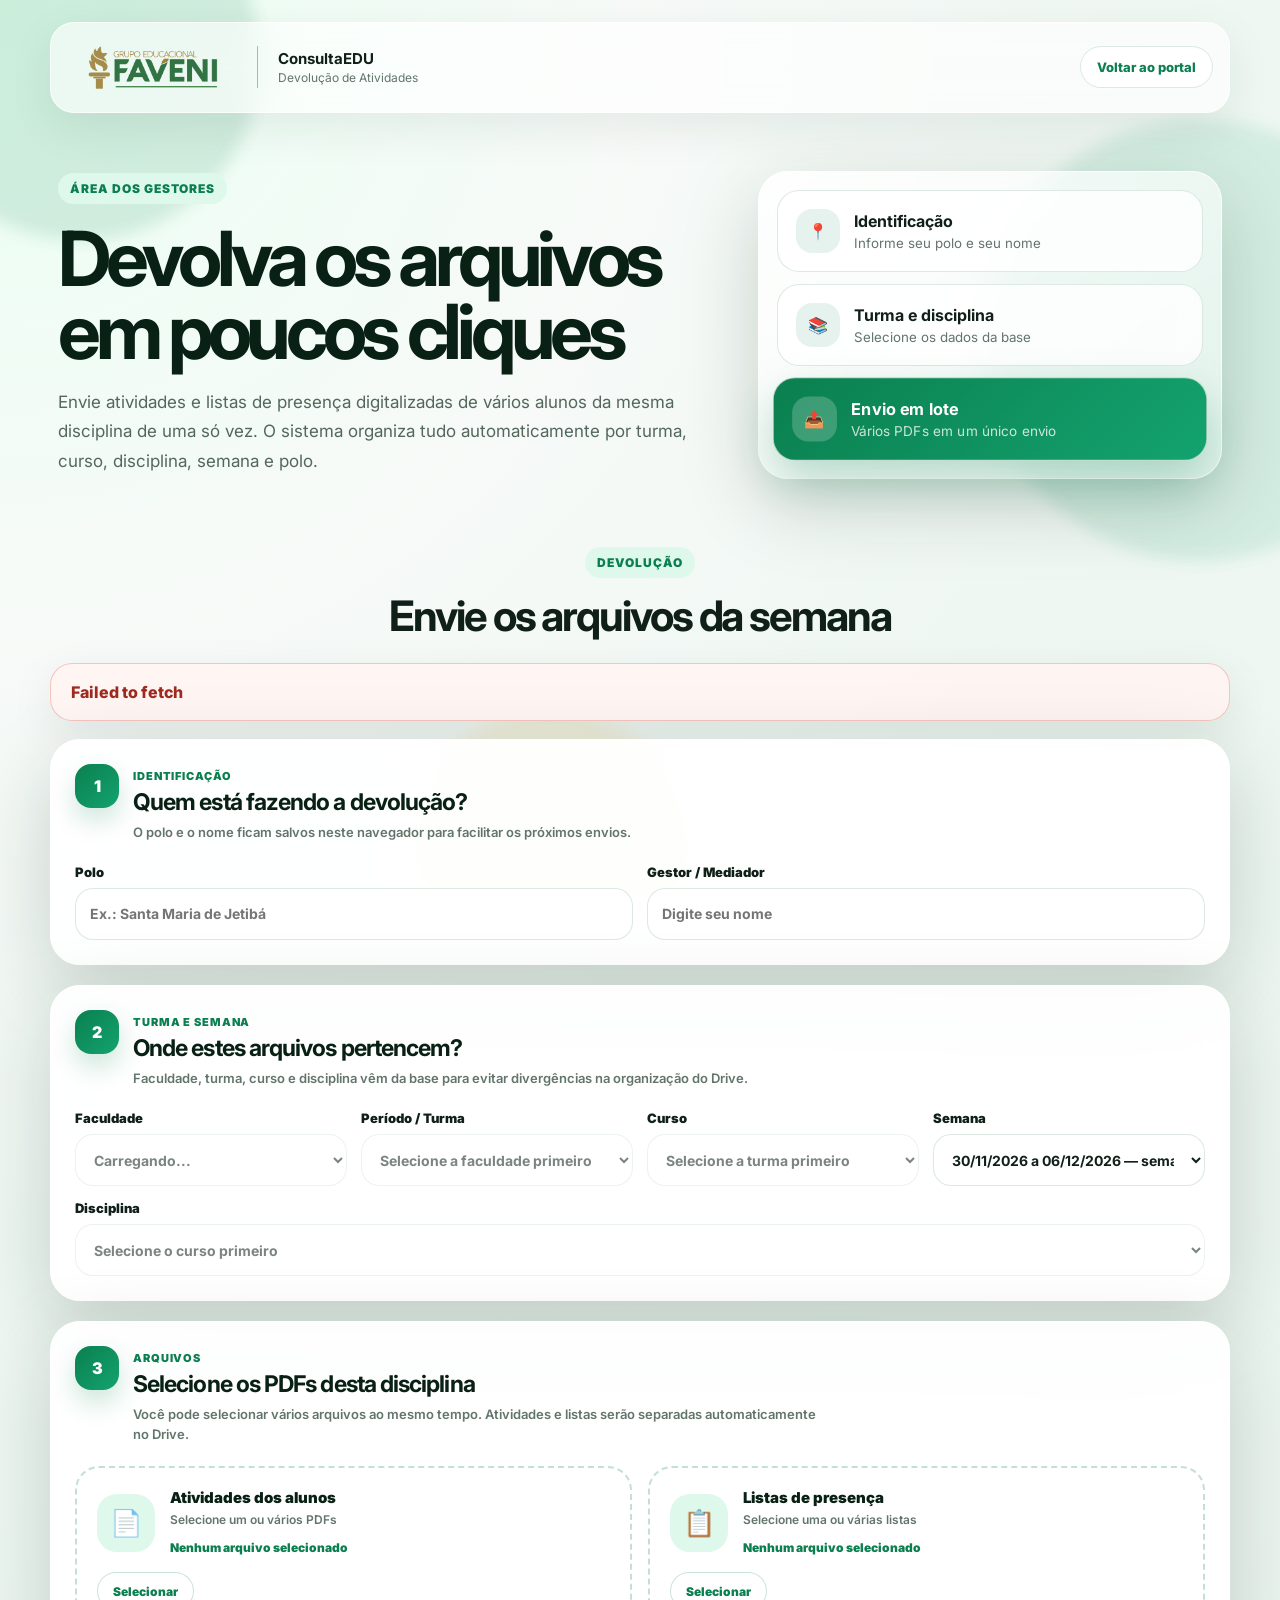
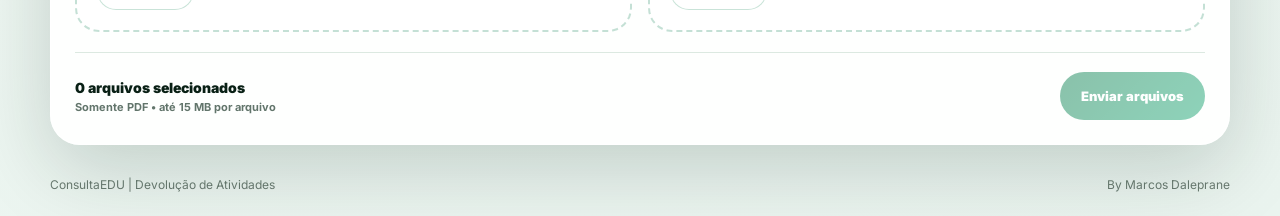
==== commit 8a6b114c: "false" ====
--- a/devolucao/index.html
+++ b/devolucao/index.html
@@ -12,7 +12,7 @@
   <link href="https://fonts.googleapis.com/css2?family=Inter:wght@400;600;700;800;900&display=swap" rel="stylesheet">
 
   <script>
-    const MANUTENCAO = true;
+    const MANUTENCAO = false;
 
     if (MANUTENCAO) {
       window.location.replace("/manutencao.html?origem=" + encodeURIComponent(location.pathname));
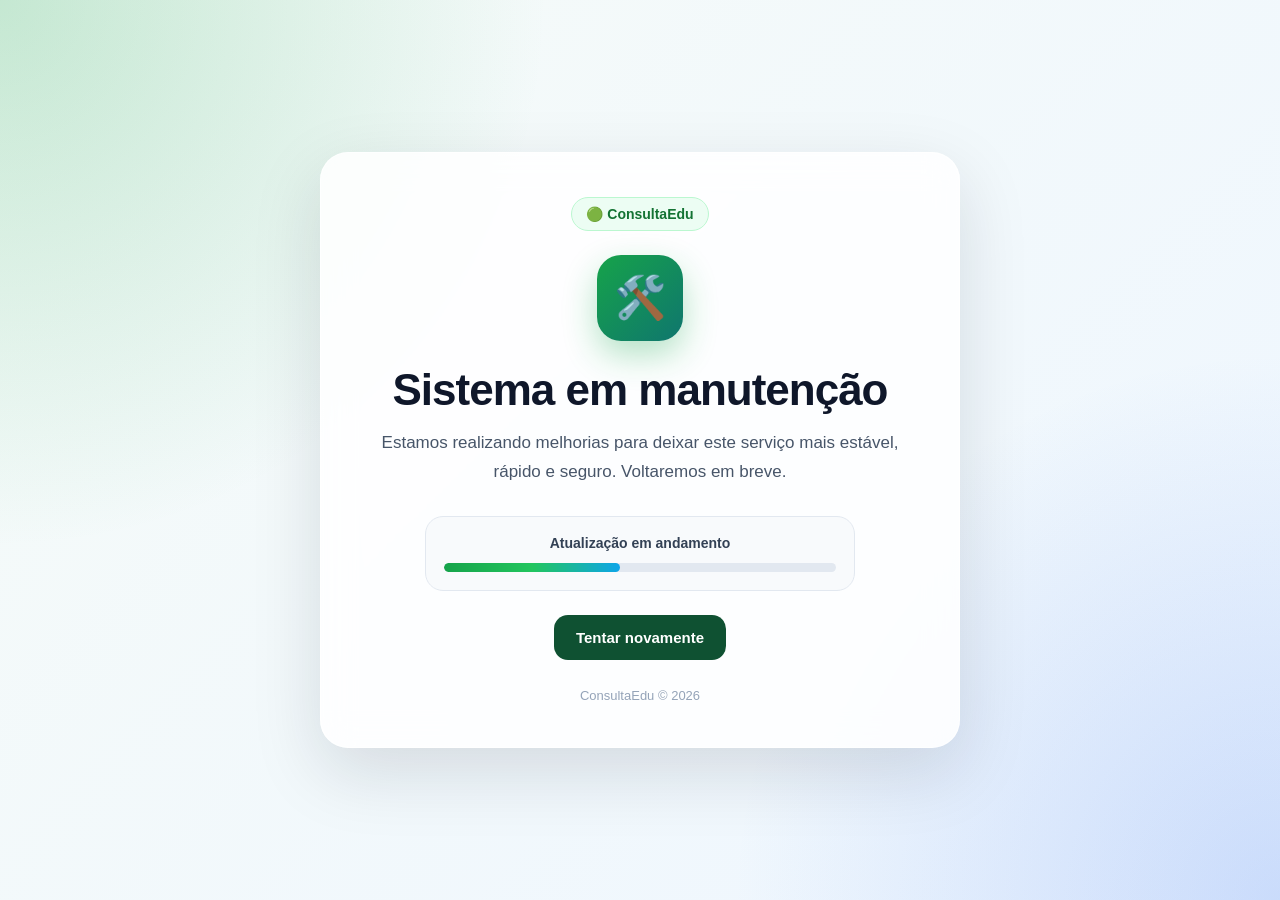
==== commit 871f53d5: "true" ====
--- a/devolucao/index.html
+++ b/devolucao/index.html
@@ -12,7 +12,7 @@
   <link href="https://fonts.googleapis.com/css2?family=Inter:wght@400;600;700;800;900&display=swap" rel="stylesheet">
 
   <script>
-    const MANUTENCAO = false;
+    const MANUTENCAO = true;
 
     if (MANUTENCAO) {
       window.location.replace("/manutencao.html?origem=" + encodeURIComponent(location.pathname));
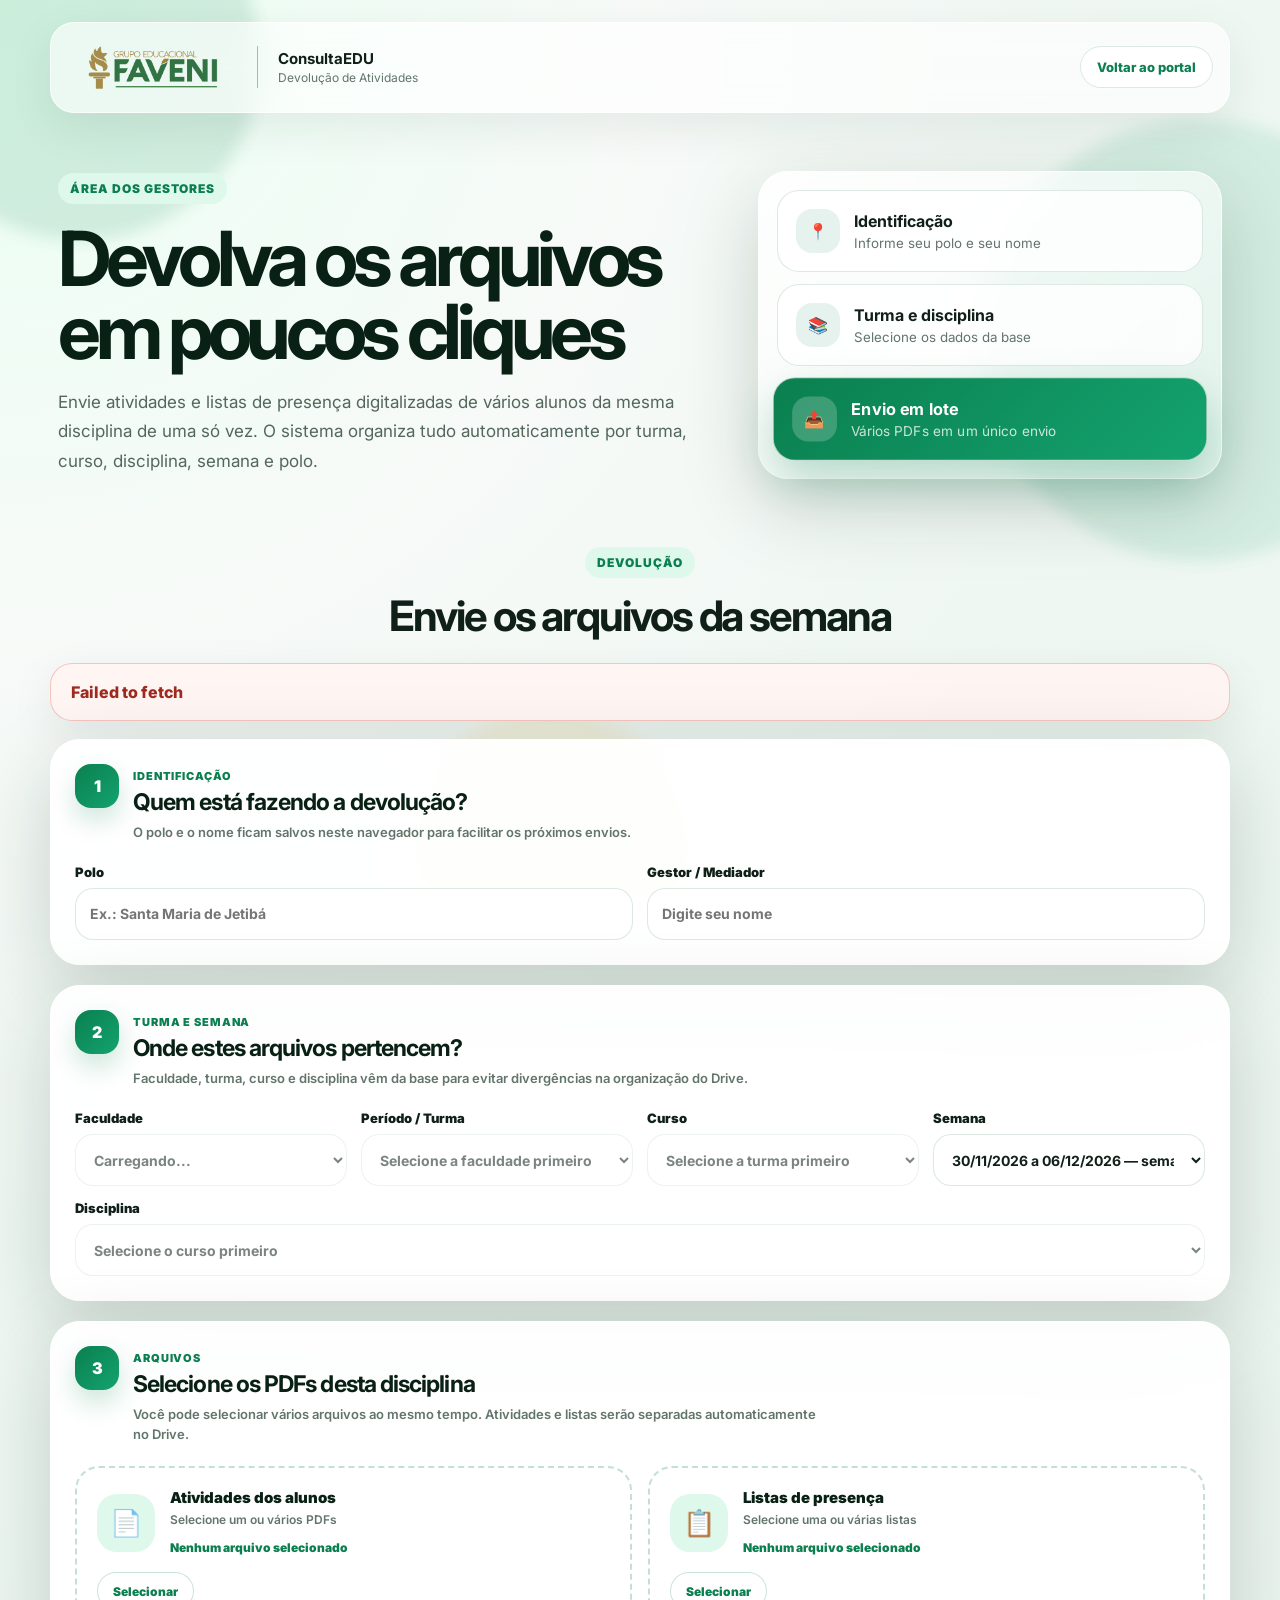
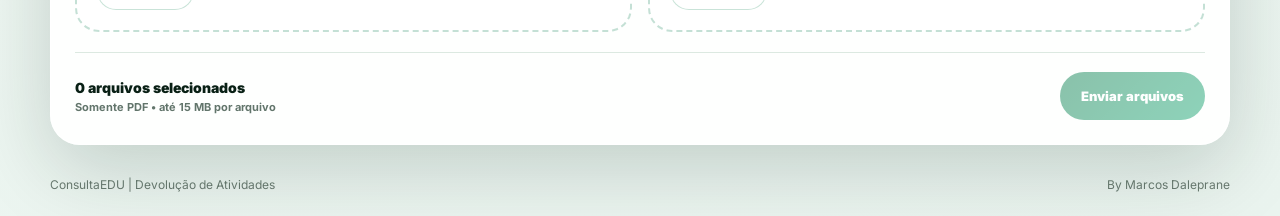
==== commit f6d05be8: "false" ====
--- a/devolucao/index.html
+++ b/devolucao/index.html
@@ -12,7 +12,7 @@
   <link href="https://fonts.googleapis.com/css2?family=Inter:wght@400;600;700;800;900&display=swap" rel="stylesheet">
 
   <script>
-    const MANUTENCAO = true;
+    const MANUTENCAO = false;
 
     if (MANUTENCAO) {
       window.location.replace("/manutencao.html?origem=" + encodeURIComponent(location.pathname));
